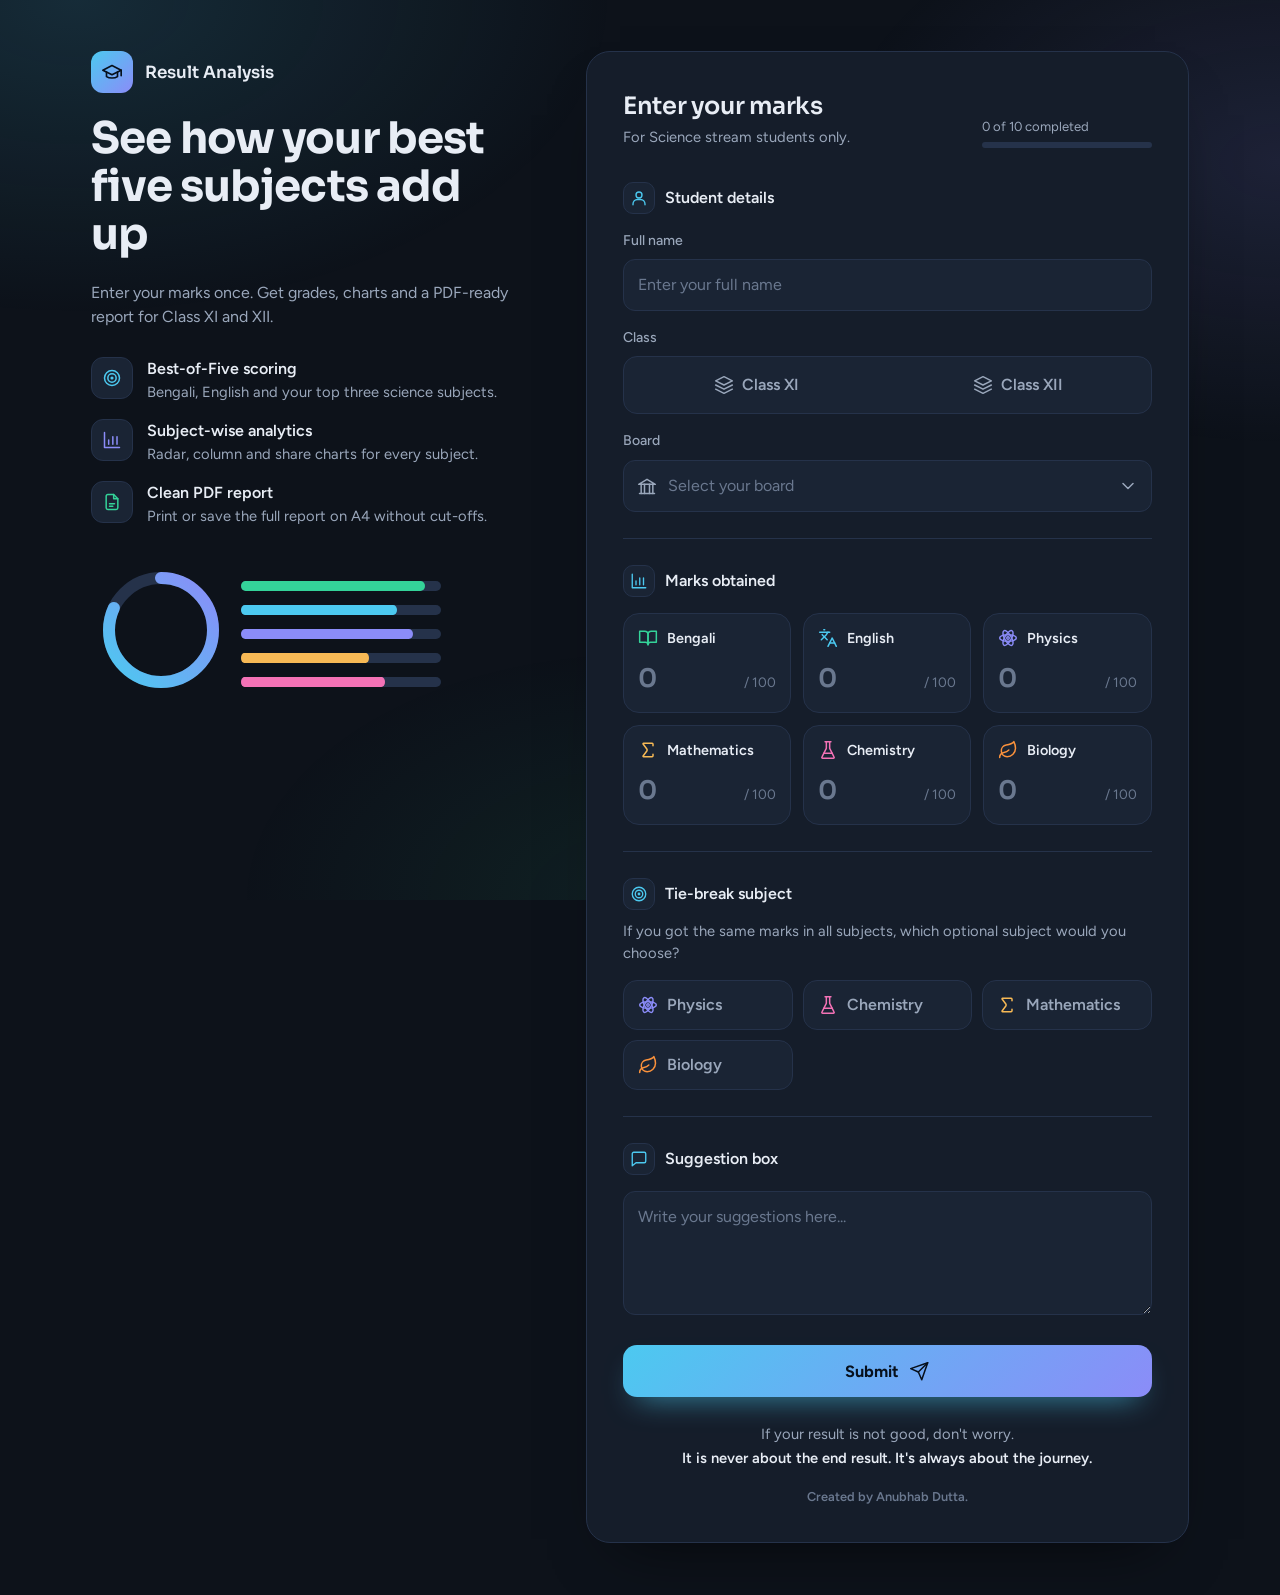
==== index.html @ ab10a9c4 "chnage full UI" ====
<!DOCTYPE html>
<html lang="en">
<head>
    <meta charset="UTF-8">
    <meta name="viewport" content="width=device-width, initial-scale=1.0, viewport-fit=cover">
    <meta name="theme-color" content="#0d121a">
    <title>Result Analysis</title>
    <link rel="preconnect" href="https://fonts.googleapis.com">
    <link rel="preconnect" href="https://fonts.gstatic.com" crossorigin>
    <link href="https://fonts.googleapis.com/css2?family=Figtree:wght@400;500;600;700&family=Sora:wght@500;600;700&display=swap" rel="stylesheet">
    <link rel="stylesheet" href="theme.css">
    <link rel="stylesheet" href="style.css">
</head>
<body>

<!-- SVG icon sprite -->
<svg width="0" height="0" style="position:absolute" aria-hidden="true" focusable="false">
  <defs>
    <linearGradient id="gArt" x1="0" y1="0" x2="1" y2="1"><stop offset="0" stop-color="#4cc9f0"/><stop offset="1" stop-color="#8b8cf8"/></linearGradient>
    <symbol id="i-cap" viewBox="0 0 24 24"><path d="M22 10 12 5 2 10l10 5z"/><path d="M6 12v5c3 2 9 2 12 0v-5"/><path d="M22 10v6"/></symbol>
    <symbol id="i-user" viewBox="0 0 24 24"><circle cx="12" cy="8" r="4"/><path d="M4 21v-1a6 6 0 0 1 6-6h4a6 6 0 0 1 6 6v1"/></symbol>
    <symbol id="i-layers" viewBox="0 0 24 24"><path d="m12 2 10 5-10 5L2 7z"/><path d="m2 12 10 5 10-5"/><path d="m2 17 10 5 10-5"/></symbol>
    <symbol id="i-board" viewBox="0 0 24 24"><path d="M3 21h18"/><path d="M5 21V10"/><path d="M9 21V10"/><path d="M15 21V10"/><path d="M19 21V10"/><path d="M2 10 12 4l10 6z"/></symbol>
    <symbol id="i-book" viewBox="0 0 24 24"><path d="M2 4h6a4 4 0 0 1 4 4v12a3 3 0 0 0-3-3H2z"/><path d="M22 4h-6a4 4 0 0 0-4 4v12a3 3 0 0 1 3-3h7z"/></symbol>
    <symbol id="i-lang" viewBox="0 0 24 24"><path d="m5 8 6 6"/><path d="m4 14 6-6 2-3"/><path d="M2 5h12"/><path d="M7 2h1"/><path d="m22 22-5-10-5 10"/><path d="M14 18h6"/></symbol>
    <symbol id="i-atom" viewBox="0 0 24 24"><circle cx="12" cy="12" r="1.5"/><ellipse cx="12" cy="12" rx="10" ry="4"/><ellipse cx="12" cy="12" rx="10" ry="4" transform="rotate(60 12 12)"/><ellipse cx="12" cy="12" rx="10" ry="4" transform="rotate(120 12 12)"/></symbol>
    <symbol id="i-sigma" viewBox="0 0 24 24"><path d="M18 7V5a1 1 0 0 0-1-1H6.5a.5.5 0 0 0-.4.8l4.5 6a2 2 0 0 1 0 2.4l-4.5 6a.5.5 0 0 0 .4.8H17a1 1 0 0 0 1-1v-2"/></symbol>
    <symbol id="i-flask" viewBox="0 0 24 24"><path d="M10 2v7.5a2 2 0 0 1-.2.9L4.7 20.5a1 1 0 0 0 .9 1.5h12.8a1 1 0 0 0 .9-1.5l-5.1-10.1a2 2 0 0 1-.2-.9V2"/><path d="M8.5 2h7"/><path d="M7 16h10"/></symbol>
    <symbol id="i-leaf" viewBox="0 0 24 24"><path d="M11 20A7 7 0 0 1 9.8 6.1C15.5 5 17 4.5 19 2c1 2 2 4.2 2 8 0 5.5-4.8 10-10 10z"/><path d="M2 21c0-3 1.9-5.4 5.1-6C9.5 14.5 12 13 13 12"/></symbol>
    <symbol id="i-msg" viewBox="0 0 24 24"><path d="M21 15a2 2 0 0 1-2 2H8l-5 4V5a2 2 0 0 1 2-2h14a2 2 0 0 1 2 2z"/></symbol>
    <symbol id="i-send" viewBox="0 0 24 24"><path d="M22 2 11 13"/><path d="M22 2 15 22l-4-9-9-4z"/></symbol>
    <symbol id="i-chart" viewBox="0 0 24 24"><path d="M3 3v18h18"/><path d="M8 17v-5"/><path d="M13 17V8"/><path d="M18 17v-9"/></symbol>
    <symbol id="i-pdf" viewBox="0 0 24 24"><path d="M14 3H7a2 2 0 0 0-2 2v14a2 2 0 0 0 2 2h10a2 2 0 0 0 2-2V8z"/><path d="M14 3v5h5"/><path d="M9 14h6"/><path d="M9 17h4"/></symbol>
    <symbol id="i-target" viewBox="0 0 24 24"><circle cx="12" cy="12" r="9"/><circle cx="12" cy="12" r="5"/><circle cx="12" cy="12" r="1"/></symbol>
    <symbol id="i-chev" viewBox="0 0 24 24"><path d="m6 9 6 6 6-6"/></symbol>
  </defs>
</svg>

<main class="shell">

    <!-- Left: intro -->
    <aside class="intro">
        <div class="brand">
            <span class="logo"><svg class="ico"><use href="#i-cap"/></svg></span>
            <span>Result Analysis</span>
        </div>

        <h1>See how your best five subjects add up</h1>
        <p class="lead">Enter your marks once. Get grades, charts and a PDF-ready report for Class XI and XII.</p>

        <ul class="points">
            <li style="--c:var(--c1)"><span class="pi"><svg class="ico"><use href="#i-target"/></svg></span><div><b>Best-of-Five scoring</b><span class="t">Bengali, English and your top three science subjects.</span></div></li>
            <li style="--c:var(--c2)"><span class="pi"><svg class="ico"><use href="#i-chart"/></svg></span><div><b>Subject-wise analytics</b><span class="t">Radar, column and share charts for every subject.</span></div></li>
            <li style="--c:var(--c5)"><span class="pi"><svg class="ico"><use href="#i-pdf"/></svg></span><div><b>Clean PDF report</b><span class="t">Print or save the full report on A4 without cut-offs.</span></div></li>
        </ul>

        <svg class="art" viewBox="0 0 360 150" role="img" aria-label="Preview of a result ring and subject bars">
            <circle cx="70" cy="75" r="52" fill="none" stroke="#25324a" stroke-width="12"/>
            <circle class="art-ring" cx="70" cy="75" r="52" fill="none" stroke="url(#gArt)" stroke-width="12" stroke-linecap="round" pathLength="100" transform="rotate(-90 70 75)"/>
            <g class="art-bars">
                <rect x="150" y="26" width="200" height="10" rx="5" fill="#25324a"/><rect class="b" style="--i:0;--w:.92" x="150" y="26" width="200" height="10" rx="5" fill="#34d399"/>
                <rect x="150" y="50" width="200" height="10" rx="5" fill="#25324a"/><rect class="b" style="--i:1;--w:.78" x="150" y="50" width="200" height="10" rx="5" fill="#4cc9f0"/>
                <rect x="150" y="74" width="200" height="10" rx="5" fill="#25324a"/><rect class="b" style="--i:2;--w:.86" x="150" y="74" width="200" height="10" rx="5" fill="#8b8cf8"/>
                <rect x="150" y="98" width="200" height="10" rx="5" fill="#25324a"/><rect class="b" style="--i:3;--w:.64" x="150" y="98" width="200" height="10" rx="5" fill="#f7b955"/>
                <rect x="150" y="122" width="200" height="10" rx="5" fill="#25324a"/><rect class="b" style="--i:4;--w:.72" x="150" y="122" width="200" height="10" rx="5" fill="#f472b6"/>
            </g>
        </svg>
    </aside>

    <!-- Right: form -->
    <section class="panel">
        <form id="marksForm" onsubmit="sendData(event)">

            <header class="panel-head">
                <div>
                    <h2>Enter your marks</h2>
                    <p class="sub">For Science stream students only.</p>
                </div>
                <div class="prog" aria-live="polite">
                    <span id="progText">0 of 10 completed</span>
                    <div class="prog-bar"><i id="progFill"></i></div>
                </div>
            </header>

            <!-- Student details -->
            <div class="group">
                <h3 class="gt"><span class="gi"><svg class="ico"><use href="#i-user"/></svg></span>Student details</h3>

                <label class="field" for="fullname">
                    <span class="lab">Full name</span>
                    <input type="text" id="fullname" placeholder="Enter your full name" autocomplete="name" required>
                </label>

                <div class="field">
                    <span class="lab">Class</span>
                    <div class="seg" role="radiogroup" aria-label="Class">
                        <label for="11" class="seg-opt">
                            <input type="radio" value="ClassXI" name="Class" id="11" required>
                            <span><svg class="ico"><use href="#i-layers"/></svg>Class XI</span>
                        </label>
                        <label for="12" class="seg-opt">
                            <input type="radio" value="ClassXII" name="Class" id="12">
                            <span><svg class="ico"><use href="#i-layers"/></svg>Class XII</span>
                        </label>
                    </div>
                </div>

                <label class="field" for="Boards">
                    <span class="lab">Board</span>
                    <span class="select">
                        <svg class="ico lead-ico"><use href="#i-board"/></svg>
                        <select name="Boards" id="Boards" required>
                            <option value="" disabled selected>Select your board</option>
                            <option value="WBCHSE">WBCHSE</option>
                            <option value="ICSE">ICSE</option>
                            <option value="CBSE">CBSE</option>
                            <option value="Other State Board">Other State Board</option>
                        </select>
                        <svg class="ico chev"><use href="#i-chev"/></svg>
                    </span>
                </label>
            </div>

            <!-- Marks -->
            <div class="group">
                <h3 class="gt"><span class="gi"><svg class="ico"><use href="#i-chart"/></svg></span>Marks obtained</h3>

                <div class="marks">
                    <label class="mk" for="Ben" style="--c:var(--c5)">
                        <span class="mk-top"><svg class="ico"><use href="#i-book"/></svg>Bengali</span>
                        <span class="mk-in"><input type="number" id="Ben" placeholder="0" required min="0" max="100" inputmode="numeric" oninput="if(this.value > 100 || this.value < 0) { alert('Invalid! Please enter marks between 0 and 100.'); this.value = ''; }"><i>/ 100</i></span>
                    </label>
                    <label class="mk" for="Eng" style="--c:var(--c1)">
                        <span class="mk-top"><svg class="ico"><use href="#i-lang"/></svg>English</span>
                        <span class="mk-in"><input type="number" id="Eng" required placeholder="0" min="0" max="100" inputmode="numeric" oninput="if(this.value > 100 || this.value < 0) { alert('Invalid! Please enter marks between 0 and 100.'); this.value = ''; }"><i>/ 100</i></span>
                    </label>
                    <label class="mk" for="Phy" style="--c:var(--c2)">
                        <span class="mk-top"><svg class="ico"><use href="#i-atom"/></svg>Physics</span>
                        <span class="mk-in"><input type="number" id="Phy" required placeholder="0" min="0" max="100" inputmode="numeric" oninput="if(this.value > 100 || this.value < 0) { alert('Invalid! Please enter marks between 0 and 100.'); this.value = ''; }"><i>/ 100</i></span>
                    </label>
                    <label class="mk" for="Math" style="--c:var(--c3)">
                        <span class="mk-top"><svg class="ico"><use href="#i-sigma"/></svg>Mathematics</span>
                        <span class="mk-in"><input type="number" id="Math" required placeholder="0" min="0" max="100" inputmode="numeric" oninput="if(this.value > 100 || this.value < 0) { alert('Invalid! Please enter marks between 0 and 100.'); this.value = ''; }"><i>/ 100</i></span>
                    </label>
                    <label class="mk" for="Chem" style="--c:var(--c4)">
                        <span class="mk-top"><svg class="ico"><use href="#i-flask"/></svg>Chemistry</span>
                        <span class="mk-in"><input type="number" id="Chem" required placeholder="0" min="0" max="100" inputmode="numeric" oninput="if(this.value > 100 || this.value < 0) { alert('Invalid! Please enter marks between 0 and 100.'); this.value = ''; }"><i>/ 100</i></span>
                    </label>
                    <label class="mk" for="Bio" style="--c:var(--c6)">
                        <span class="mk-top"><svg class="ico"><use href="#i-leaf"/></svg>Biology</span>
                        <span class="mk-in"><input type="number" id="Bio" required placeholder="0" min="0" max="100" inputmode="numeric" oninput="if(this.value > 100 || this.value < 0) { alert('Invalid! Please enter marks between 0 and 100.'); this.value = ''; }"><i>/ 100</i></span>
                    </label>
                </div>
            </div>

            <!-- Optional subject -->
            <div class="group" id="optionalSelect">
                <h3 class="gt"><span class="gi"><svg class="ico"><use href="#i-target"/></svg></span>Tie-break subject</h3>
                <p class="hint">If you got the same marks in all subjects, which optional subject would you choose?</p>

                <div class="chips" role="radiogroup" aria-label="Optional subject">
                    <label class="chip" for="p" style="--c:var(--c2)"><input type="radio" value="Physics" name="ops" id="p" required><span><svg class="ico"><use href="#i-atom"/></svg>Physics</span></label>
                    <label class="chip" for="c" style="--c:var(--c4)"><input type="radio" value="Chemistry" name="ops" id="c"><span><svg class="ico"><use href="#i-flask"/></svg>Chemistry</span></label>
                    <label class="chip" for="m" style="--c:var(--c3)"><input type="radio" value="Mathematics" name="ops" id="m"><span><svg class="ico"><use href="#i-sigma"/></svg>Mathematics</span></label>
                    <label class="chip" for="b" style="--c:var(--c6)"><input type="radio" value="Biology" name="ops" id="b"><span><svg class="ico"><use href="#i-leaf"/></svg>Biology</span></label>
                </div>
            </div>

            <!-- Suggestion -->
            <div class="group">
                <h3 class="gt"><span class="gi"><svg class="ico"><use href="#i-msg"/></svg></span>Suggestion box</h3>
                <label class="field" for="suggestion">
                    <span class="sr">Suggestion</span>
                    <textarea id="suggestion" placeholder="Write your suggestions here..." rows="4"></textarea>
                </label>
            </div>

            <button type="submit" class="submit">
                <span>Submit</span>
                <svg class="ico"><use href="#i-send"/></svg>
            </button>

            <div class="cheer">
                <p>If your result is not good, don't worry.</p>
                <p><b>It is never about the end result. It's always about the journey.</b></p>
            </div>
            <p class="credit">Created by Anubhab Dutta.</p>
        </form>
    </section>
</main>

<script src="script.js"></script>
<script src="form-ui.js"></script>
</body>
</html>
---- theme.css ----
/* ==========================================================
   Result Analysis — shared theme (tokens, base, icons)
   ========================================================== */
:root{
  --bg:#0d121a; --card:#151d2a; --card2:#1a2434; --line:#25324a; --line2:#304059;
  --tx:#e8edf5; --mut:#9aa7bb; --dim:#6a788f;
  --c1:#4cc9f0; --c2:#8b8cf8; --c3:#f7b955; --c4:#f472b6; --c5:#34d399; --c6:#fb923c;
  --bad:#fb7185;
  --f-ui:"Figtree",system-ui,-apple-system,"Segoe UI",Roboto,"Noto Sans Bengali","Hind Siliguri",sans-serif;
  --f-disp:"Sora","Figtree",system-ui,-apple-system,"Segoe UI","Noto Sans Bengali",sans-serif;
  --ease:cubic-bezier(.2,.8,.2,1);
  color-scheme:dark;
}
*,*::before,*::after{box-sizing:border-box;-webkit-print-color-adjust:exact;print-color-adjust:exact}
html{background:var(--bg);-webkit-text-size-adjust:100%;text-size-adjust:100%;scroll-behavior:smooth}
body{
  margin:0;min-height:100vh;color:var(--tx);background:transparent;
  font-family:var(--f-ui);font-size:16px;line-height:1.5;-webkit-font-smoothing:antialiased;
  -webkit-tap-highlight-color:transparent;
}
/* static ambient glow — fixed layer, no repaint while scrolling */
body::before{
  content:"";position:fixed;inset:0;z-index:-1;pointer-events:none;
  background:
    radial-gradient(60% 50% at 6% 0%,rgba(76,201,240,.14),transparent 70%),
    radial-gradient(50% 45% at 100% 18%,rgba(139,140,248,.13),transparent 70%),
    radial-gradient(45% 40% at 50% 100%,rgba(52,211,153,.08),transparent 70%);
}
h1,h2,h3,p{margin:0}
.ico{width:1.25em;height:1.25em;fill:none;stroke:currentColor;stroke-width:1.8;stroke-linecap:round;stroke-linejoin:round;flex:none}
:focus-visible{outline:2px solid var(--c1);outline-offset:2px}
.sr{position:absolute;width:1px;height:1px;overflow:hidden;clip:rect(0 0 0 0);white-space:nowrap}

/* animation switch: --k goes 0 -> 1 when an .anim block becomes visible */
.anim{--k:0}
.anim.in{--k:1}

@media (prefers-reduced-motion:reduce){
  *,*::before,*::after{animation:none!important;transition:none!important;scroll-behavior:auto!important;--k:1!important}
}
---- style.css ----
/* ==========================================================
   Result Analysis — input form page
   ========================================================== */
.shell{
  display:grid;grid-template-columns:minmax(0,5fr) minmax(0,7fr);
  gap:clamp(24px,5vw,72px);max-width:1200px;margin:0 auto;
  padding:clamp(16px,4vw,56px);padding-bottom:max(clamp(16px,4vw,56px),env(safe-area-inset-bottom));
}

/* ---------- intro ---------- */
.intro{position:sticky;top:clamp(16px,4vw,56px);align-self:start;display:flex;flex-direction:column;gap:22px}
.brand{display:flex;align-items:center;gap:12px;font-family:var(--f-disp);font-weight:600;font-size:1.05rem}
.logo{width:42px;height:42px;border-radius:12px;display:grid;place-items:center;background:linear-gradient(135deg,var(--c1),var(--c2));color:#07101c}
.logo .ico{width:22px;height:22px}
.intro h1{font-family:var(--f-disp);font-weight:700;font-size:clamp(1.8rem,3.4vw,2.9rem);line-height:1.1;letter-spacing:-.02em}
.lead{color:var(--mut);max-width:42ch}
.points{list-style:none;margin:6px 0 0;padding:0;display:grid;gap:16px}
.points li{display:flex;gap:14px;align-items:flex-start}
.points .pi{width:42px;height:42px;border-radius:12px;display:grid;place-items:center;background:var(--card2);border:1px solid var(--line);color:var(--c);flex:none}
.points b{display:block;font-weight:600}
.points .t{display:block;color:var(--mut);font-size:.92rem}
.art{width:min(100%,360px);height:auto;margin-top:6px}
.art-ring{stroke-dasharray:100 100;stroke-dashoffset:100;animation:ringDraw 1.6s var(--ease) .15s forwards}
.art-bars .b{transform-box:fill-box;transform-origin:left center;transform:scaleX(0);animation:barGrow 1.1s var(--ease) calc(.3s + var(--i)*.12s) forwards}
@keyframes ringDraw{to{stroke-dashoffset:18}}
@keyframes barGrow{to{transform:scaleX(var(--w))}}

/* ---------- panel ---------- */
.panel{
  background:var(--card);border:1px solid var(--line);border-radius:24px;
  padding:clamp(18px,3vw,36px);box-shadow:0 30px 60px -34px rgba(0,0,0,.7);
}
.panel-head{display:flex;justify-content:space-between;align-items:flex-end;gap:16px;flex-wrap:wrap;margin-bottom:8px}
.panel-head h2{font-family:var(--f-disp);font-size:1.5rem;font-weight:600;letter-spacing:-.01em}
.sub{color:var(--mut);font-size:.92rem;margin-top:2px}
.prog{min-width:170px;display:grid;gap:6px;font-size:.82rem;color:var(--mut)}
.prog-bar{height:6px;border-radius:6px;background:var(--line);overflow:hidden}
.prog-bar i{display:block;height:100%;border-radius:6px;background:linear-gradient(90deg,var(--c1),var(--c2));transform-origin:left;transform:scaleX(0);transition:transform .45s var(--ease)}

.group{padding-top:26px;margin-top:26px;border-top:1px solid var(--line);display:grid;gap:16px}
.panel-head + .group{border-top:0;margin-top:8px}
.gt{display:flex;align-items:center;gap:10px;font-size:1rem;font-weight:600}
.gi{width:32px;height:32px;border-radius:10px;display:grid;place-items:center;background:var(--card2);border:1px solid var(--line);color:var(--c1)}
.gi .ico{width:18px;height:18px}
.hint{color:var(--mut);font-size:.92rem;margin-top:-6px}

.field{display:grid;gap:8px}
.lab{font-size:.88rem;font-weight:500;color:var(--mut)}

input[type="text"],input[type="number"],select,textarea{
  width:100%;font:inherit;color:var(--tx);background:var(--card2);
  border:1px solid var(--line);border-radius:12px;padding:13px 14px;outline:none;
  transition:border-color .2s,box-shadow .2s,background-color .2s;
}
textarea{resize:vertical;min-height:110px;line-height:1.5}
input::placeholder,textarea::placeholder{color:var(--dim)}
input[type="text"]:focus,select:focus,textarea:focus{border-color:var(--c1);box-shadow:0 0 0 4px rgba(76,201,240,.15)}
input:-webkit-autofill{-webkit-box-shadow:0 0 0 100px var(--card2) inset;-webkit-text-fill-color:var(--tx)}

/* segmented class picker */
.seg{display:grid;grid-template-columns:1fr 1fr;gap:6px;padding:5px;border-radius:14px;background:var(--card2);border:1px solid var(--line)}
.seg-opt{position:relative;display:block;cursor:pointer}
.seg-opt input,.chip input{position:absolute;inset:0;width:100%;height:100%;opacity:0;cursor:pointer;margin:0}
.seg-opt span{display:flex;align-items:center;justify-content:center;gap:8px;padding:11px 10px;border-radius:10px;color:var(--mut);font-weight:600;transition:background-color .2s,color .2s}
.seg-opt input:checked + span{background:linear-gradient(135deg,var(--c1),var(--c2));color:#07101c}
.seg-opt input:focus-visible + span,.chip input:focus-visible + span{outline:2px solid var(--c1);outline-offset:2px}

/* select */
.select{position:relative;display:block}
.select select{appearance:none;-webkit-appearance:none;padding-left:44px;padding-right:42px;cursor:pointer}
.select select:invalid{color:var(--dim)}
.select select option{background:#151d2a;color:#e8edf5}
.select .lead-ico,.select .chev{position:absolute;top:50%;transform:translateY(-50%);pointer-events:none;color:var(--mut)}
.select .lead-ico{left:14px}
.select .chev{right:14px}

/* marks */
.marks{display:grid;grid-template-columns:repeat(auto-fit,minmax(150px,1fr));gap:12px}
.mk{display:grid;gap:10px;padding:14px;border-radius:16px;background:var(--card2);border:1px solid var(--line);cursor:text;transition:border-color .2s,box-shadow .2s}
.mk:focus-within{border-color:var(--c);box-shadow:0 0 0 4px color-mix(in srgb,var(--c) 18%,transparent)}
.mk-top{display:flex;align-items:center;gap:9px;font-size:.9rem;font-weight:600;color:var(--tx)}
.mk-top .ico{color:var(--c);width:20px;height:20px}
.mk-in{display:flex;align-items:baseline;gap:6px}
.mk-in input{padding:0;border:0;background:transparent;border-radius:0;font-family:var(--f-disp);font-size:1.6rem;font-weight:600;box-shadow:none!important;min-width:0}
.mk-in input::-webkit-outer-spin-button,.mk-in input::-webkit-inner-spin-button{-webkit-appearance:none;margin:0}
.mk-in input[type=number]{-moz-appearance:textfield;appearance:textfield}
.mk-in i{font-style:normal;color:var(--dim);font-size:.85rem;white-space:nowrap}

/* chips */
.chips{display:grid;grid-template-columns:repeat(auto-fit,minmax(130px,1fr));gap:10px}
.chip{position:relative;display:block;cursor:pointer}
.chip span{display:flex;align-items:center;gap:9px;padding:12px 14px;border-radius:14px;background:var(--card2);border:1px solid var(--line);color:var(--mut);font-weight:600;transition:border-color .2s,background-color .2s,color .2s}
.chip .ico{color:var(--c)}
.chip input:checked + span{border-color:var(--c);color:var(--tx);background:rgba(255,255,255,.06);background:color-mix(in srgb,var(--c) 15%,transparent)}

/* submit */
.submit{
  margin-top:30px;width:100%;display:flex;align-items:center;justify-content:center;gap:10px;
  padding:16px 20px;border:0;border-radius:14px;cursor:pointer;
  font:700 1.02rem var(--f-ui);color:#07101c;background:linear-gradient(135deg,var(--c1),var(--c2));
  box-shadow:0 14px 30px -14px rgba(76,201,240,.7);
  transition:transform .2s var(--ease),box-shadow .2s;
}
.submit .ico{transition:transform .25s var(--ease)}
.submit:hover{transform:translateY(-2px);box-shadow:0 18px 34px -14px rgba(76,201,240,.8)}
.submit:hover .ico{transform:translate(3px,-3px)}
.submit:active{transform:scale(.985)}

.cheer{margin-top:26px;text-align:center;color:var(--mut);font-size:.92rem;display:grid;gap:2px}
.cheer b{color:var(--tx);font-weight:600}
.credit{margin-top:18px;text-align:center;font-size:.8rem;color:var(--dim);font-weight:600}

/* ---------- responsive ---------- */
@media (max-width:900px){
  .shell{grid-template-columns:minmax(0,1fr);gap:22px}
  .intro{position:static;gap:12px}
  .points,.art{display:none}
  .intro h1{font-size:1.75rem}
}
@media (max-width:480px){
  .panel{border-radius:20px;padding:16px}
  .marks{grid-template-columns:1fr 1fr;gap:10px}
  .mk{padding:12px}
  .mk-in input{font-size:1.4rem}
  .prog{width:100%}
}
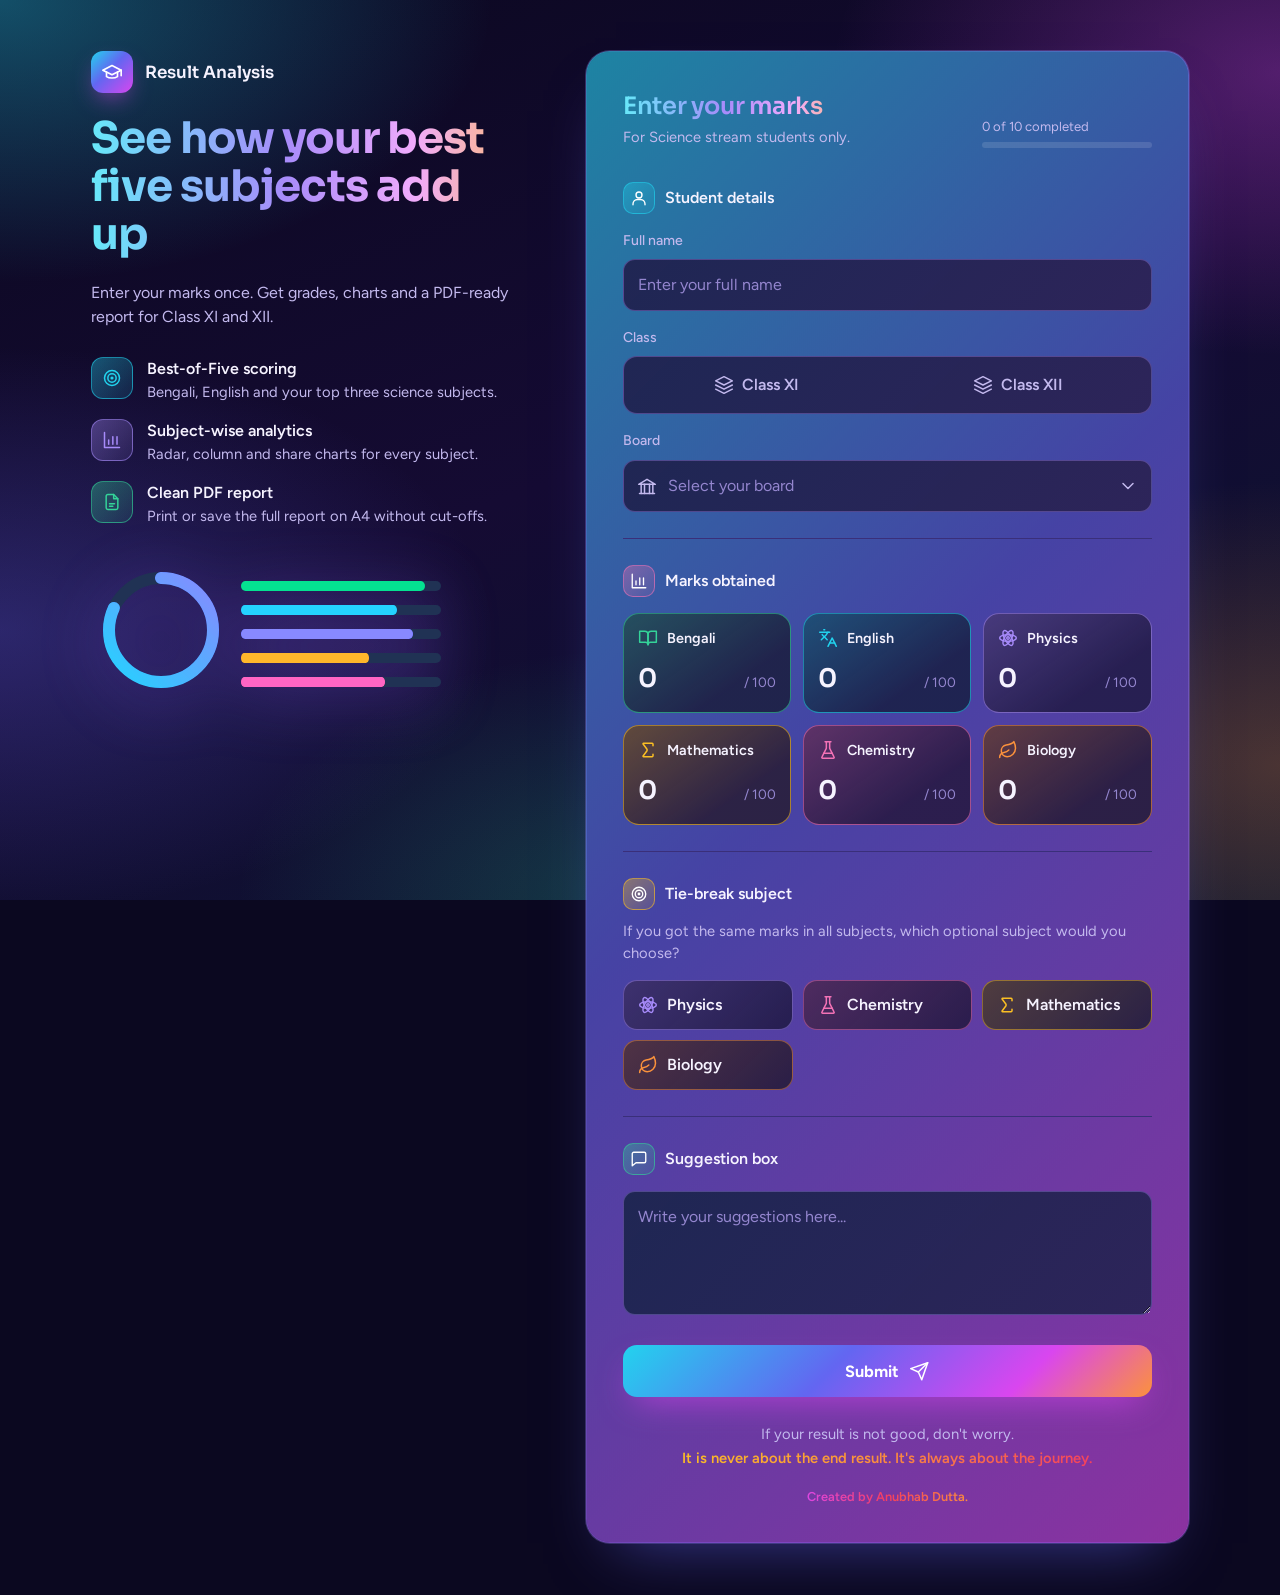
==== commit 2ece79c6: "🎨 Add colorful gradient theme across the whole website - Add colors.css: vibrant cyan → indigo → mag" ====
--- a/index.html
+++ b/index.html
@@ -10,6 +10,7 @@
     <link href="https://fonts.googleapis.com/css2?family=Figtree:wght@400;500;600;700&family=Sora:wght@500;600;700&display=swap" rel="stylesheet">
     <link rel="stylesheet" href="theme.css">
     <link rel="stylesheet" href="style.css">
+    <link rel="stylesheet" href="colors.css">
 </head>
 <body>
 
--- a/colors.css
+++ b/colors.css
@@ -0,0 +1,155 @@
+/* ==========================================================
+   Colorful gradient layer — loaded after the base styles
+   ========================================================== */
+:root{
+  --bg:#0b0820; --card:#161033; --card2:#1f1847; --line:#3a2f7a; --line2:#5444a8;
+  --tx:#f6f3ff; --mut:#c3b9ee; --dim:#9486cf;
+  --c1:#22d3ee; --c2:#a78bfa; --c3:#fbbf24; --c4:#f472b6; --c5:#34d399; --c6:#fb923c;
+  --grad-main:linear-gradient(135deg,#22d3ee 0%,#6366f1 45%,#d946ef 100%);
+  --grad-warm:linear-gradient(135deg,#fbbf24 0%,#fb923c 45%,#f43f5e 100%);
+  --grad-cool:linear-gradient(135deg,#34d399 0%,#22d3ee 50%,#3b82f6 100%);
+  --grad-rainbow:linear-gradient(90deg,#22d3ee,#6366f1,#d946ef,#f43f5e,#fb923c,#fbbf24,#34d399);
+}
+html{background:#0b0820}
+
+/* animated-looking rich background (static, no repaint cost) */
+body::before{
+  background:
+    radial-gradient(55% 45% at 0% 0%,rgba(34,211,238,.35),transparent 70%),
+    radial-gradient(50% 45% at 100% 8%,rgba(217,70,239,.32),transparent 70%),
+    radial-gradient(55% 45% at 0% 70%,rgba(99,102,241,.30),transparent 70%),
+    radial-gradient(50% 45% at 100% 85%,rgba(251,146,60,.26),transparent 70%),
+    radial-gradient(45% 40% at 50% 100%,rgba(52,211,153,.22),transparent 70%),
+    linear-gradient(160deg,#0b0820 0%,#150b33 50%,#0a1530 100%);
+}
+
+/* ---------- gradient text ---------- */
+.intro h1,.name,.panel-head h2,.sec-title{
+  background:linear-gradient(90deg,#67e8f9,#a78bfa 45%,#f0abfc 75%,#fdba74);
+  -webkit-background-clip:text;background-clip:text;color:transparent;-webkit-text-fill-color:transparent;
+}
+.sec-title .ico{-webkit-text-fill-color:initial}
+.ring-c b,.tv,.hb-m,.dn{background:linear-gradient(90deg,#67e8f9,#f0abfc);-webkit-background-clip:text;background-clip:text;-webkit-text-fill-color:transparent;color:transparent}
+.dn{fill:#f0abfc;background:none;-webkit-text-fill-color:initial}
+#tileGrade .tv{background:none;-webkit-text-fill-color:var(--c);color:var(--c)}
+.cheer b{background:var(--grad-warm);-webkit-background-clip:text;background-clip:text;-webkit-text-fill-color:transparent;color:transparent}
+
+/* ---------- panels & cards ---------- */
+.panel,.card{
+  background:
+    linear-gradient(145deg,rgba(34,211,238,.10),rgba(139,92,246,.10) 45%,rgba(244,114,182,.10)),var(--card);
+  border:1px solid transparent;
+  background-clip:padding-box;
+  position:relative;
+  box-shadow:0 30px 60px -30px rgba(99,102,241,.55),0 0 0 1px rgba(167,139,250,.28);
+}
+.panel::after,.card::after{
+  content:"";position:absolute;inset:-1px;border-radius:inherit;padding:1px;z-index:-1;pointer-events:none;
+  background:var(--grad-main);opacity:.55;
+}
+.panel,.card{isolation:isolate}
+.hero{background:linear-gradient(135deg,rgba(34,211,238,.28),rgba(139,92,246,.26) 50%,rgba(244,114,182,.28)),var(--card)!important}
+
+/* ---------- icon badges ---------- */
+.logo,.avatar{background:var(--grad-main);color:#fff;box-shadow:0 10px 24px -8px rgba(217,70,239,.7)}
+.gi,.ci,.ti,.points .pi{
+  background:linear-gradient(135deg,color-mix(in srgb,var(--c,#22d3ee) 38%,transparent),color-mix(in srgb,var(--c,#22d3ee) 10%,transparent));
+  border-color:color-mix(in srgb,var(--c,#22d3ee) 55%,transparent);
+}
+.gi,.ci{--c:var(--c1)}
+.group:nth-of-type(2) .gi{--c:var(--c4)} .group:nth-of-type(3) .gi{--c:var(--c3)} .group:nth-of-type(4) .gi{--c:var(--c5)}
+.gi,.ci{color:#fff}
+.sec-title .ico{color:var(--c4)}
+
+/* ---------- buttons ---------- */
+.submit,.btn.primary,.seg-opt input:checked + span{
+  background:linear-gradient(135deg,#22d3ee 0%,#6366f1 40%,#d946ef 75%,#fb923c 100%);color:#fff;
+  box-shadow:0 14px 34px -12px rgba(217,70,239,.75);
+}
+.submit:hover,.btn.primary:hover{box-shadow:0 20px 40px -12px rgba(217,70,239,.9);filter:saturate(1.15)}
+.btn.ghost{background:linear-gradient(135deg,rgba(34,211,238,.18),rgba(217,70,239,.18));border-color:rgba(167,139,250,.5)}
+
+/* ---------- inputs ---------- */
+input[type="text"],input[type="number"],select,textarea,.seg{
+  background:linear-gradient(135deg,rgba(34,211,238,.08),rgba(167,139,250,.10)),var(--card2);
+  border-color:rgba(167,139,250,.35);
+}
+input[type="text"]:focus,select:focus,textarea:focus{border-color:#22d3ee;box-shadow:0 0 0 4px rgba(34,211,238,.25)}
+.select select option{background:#1f1847;color:#f6f3ff}
+.mk{
+  background:linear-gradient(145deg,color-mix(in srgb,var(--c) 30%,transparent),color-mix(in srgb,var(--c) 6%,transparent) 70%),var(--card2);
+  border-color:color-mix(in srgb,var(--c) 55%,transparent);
+}
+.mk-in input{background:none;-webkit-text-fill-color:var(--tx)}
+.chip span,.chip:not(:has(span span)){ }
+.chips label.chip span{
+  background:linear-gradient(135deg,color-mix(in srgb,var(--c) 22%,transparent),color-mix(in srgb,var(--c) 5%,transparent)),var(--card2);
+  border-color:color-mix(in srgb,var(--c) 45%,transparent);color:var(--tx);
+}
+.chips label.chip input:checked + span{
+  background:linear-gradient(135deg,var(--c),color-mix(in srgb,var(--c) 45%,#d946ef));color:#fff;border-color:transparent;
+  box-shadow:0 10px 24px -10px var(--c);
+}
+.chips label.chip input:checked + span .ico{color:#fff}
+/* result page info chips */
+.hero .chips .chip{background:linear-gradient(135deg,rgba(34,211,238,.25),rgba(217,70,239,.25));border-color:rgba(255,255,255,.25);color:#fff}
+.hero .chips .chip .ico{color:#fde68a}
+
+/* ---------- progress / bars ---------- */
+.prog-bar{background:rgba(255,255,255,.12)}
+.prog-bar i{background:var(--grad-rainbow)}
+.hb-track,.dtrack{background:rgba(255,255,255,.10)}
+.hb-fill{background:linear-gradient(90deg,var(--c),color-mix(in srgb,var(--c) 40%,#fff))}
+.pc::after{background:var(--grad-rainbow)}
+.ring-track{stroke:rgba(255,255,255,.12)}
+.lb{background:linear-gradient(160deg,color-mix(in srgb,var(--c) 70%,#fff),var(--c))}
+.lm b{background:var(--grad-warm);color:#fff}
+.lm i{background:linear-gradient(#fb923c,#f43f5e)}
+
+/* ---------- tiles ---------- */
+.tile,.in-t{
+  background:linear-gradient(145deg,color-mix(in srgb,var(--c) 30%,transparent),color-mix(in srgb,var(--c) 5%,transparent) 75%),var(--card);
+  border-color:color-mix(in srgb,var(--c) 55%,transparent);
+  box-shadow:0 16px 34px -22px var(--c);
+}
+.tile::before{width:4px;background:linear-gradient(var(--c),color-mix(in srgb,var(--c) 30%,#fff))}
+.ti .ico{color:#fff}
+
+/* ---------- table ---------- */
+.result-table th{color:#fff;background:linear-gradient(90deg,rgba(34,211,238,.30),rgba(139,92,246,.30),rgba(244,114,182,.30));border-bottom-color:rgba(255,255,255,.2)}
+.result-table th:first-child{border-radius:12px 0 0 0}.result-table th:last-child{border-radius:0 12px 0 0}
+.result-table tbody tr:nth-child(odd){background:linear-gradient(90deg,rgba(34,211,238,.07),rgba(244,114,182,.07))}
+.result-table tbody tr:hover{background:linear-gradient(90deg,rgba(34,211,238,.18),rgba(244,114,182,.18))}
+.pill{background:linear-gradient(135deg,color-mix(in srgb,var(--g) 55%,transparent),color-mix(in srgb,var(--g) 18%,transparent));color:#fff;border-color:var(--g)}
+.tag{border-color:#f0abfc;color:#f5d0fe}
+
+/* ---------- SVG charts ---------- */
+.col{fill:url(#gCol)}
+.col.off{fill:url(#gCol);fill-opacity:.3;stroke:#a78bfa}
+.rpoly{fill:url(#gRadar);stroke:#f0abfc;stroke-width:2.5}
+.val,.rv{fill:#fff}
+.rl,.ax2{fill:#ddd6fe}
+.gl{stroke:rgba(167,139,250,.25)}.rg,.sp{stroke:rgba(167,139,250,.3)}
+.rdot{stroke:#fff}
+.legend i{background:linear-gradient(135deg,var(--c),color-mix(in srgb,var(--c) 40%,#fff))}
+
+/* ---------- intro art & misc ---------- */
+.art{filter:saturate(1.4) drop-shadow(0 12px 30px rgba(139,92,246,.45))}
+.credit{background:var(--grad-rainbow);-webkit-background-clip:text;background-clip:text;-webkit-text-fill-color:transparent;color:transparent}
+::selection{background:#d946ef;color:#fff}
+:focus-visible{outline-color:#f0abfc}
+
+/* ---------- print: keep PDF clean ---------- */
+@media print{
+  html,body{background:#fff!important}
+  .panel::after,.card::after{display:none}
+  .intro h1,.name,.sec-title,.ring-c b,.tv,.hb-m{background:none!important;-webkit-text-fill-color:initial!important;color:#0f1724!important}
+  .hero{background:linear-gradient(135deg,#e0f7ff,#efe7ff 50%,#ffe4f1)!important}
+  .card,.tile,.in-t,.panel{background:linear-gradient(145deg,#f3f7ff,#f8efff)!important;box-shadow:none!important}
+  .result-table th{color:#0f1724;background:#e8ecff}
+  .result-table tbody tr:nth-child(odd){background:#f6f3ff}
+  .pill,.mk-in input{color:#0f1724!important;-webkit-text-fill-color:#0f1724}
+  .rpoly{fill:rgba(139,92,246,.25)}
+  .val,.rv{fill:#0f1724}.rl,.ax2{fill:#334}
+  .lm b{color:#fff}
+}
